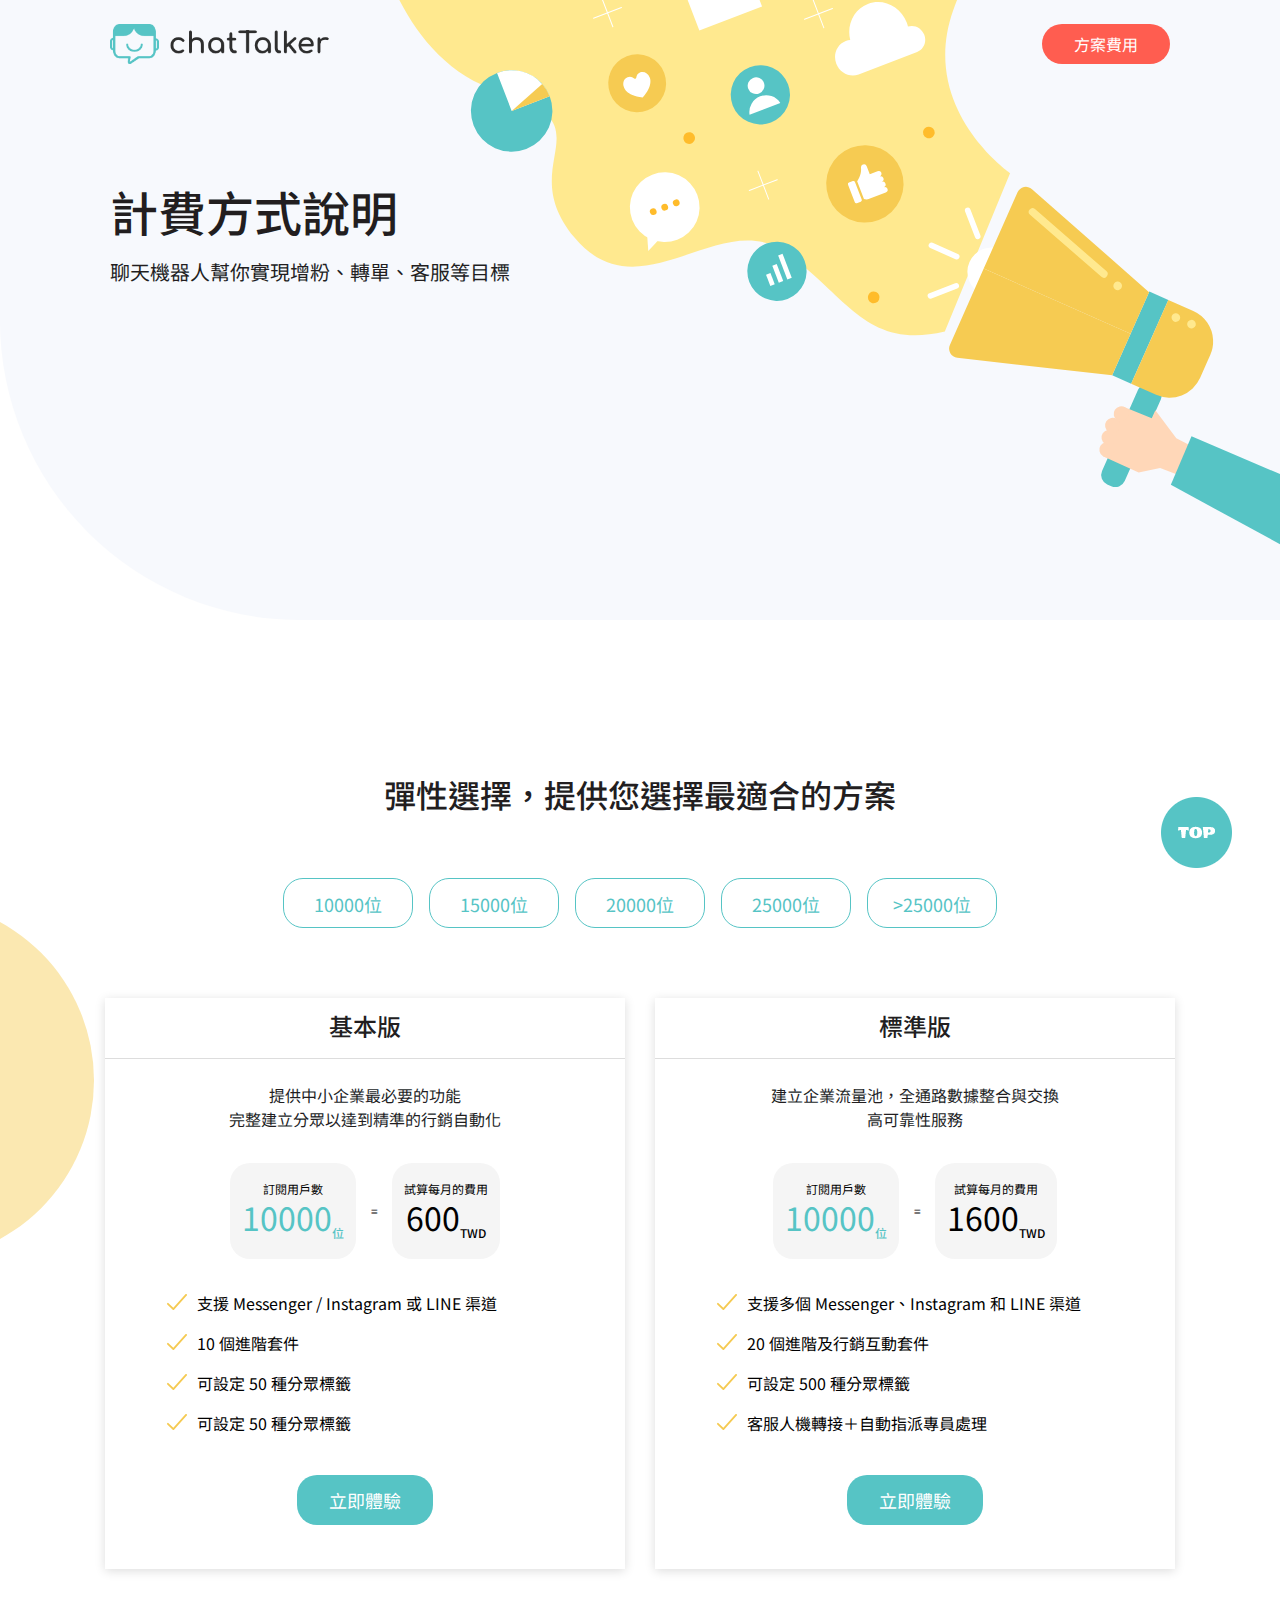
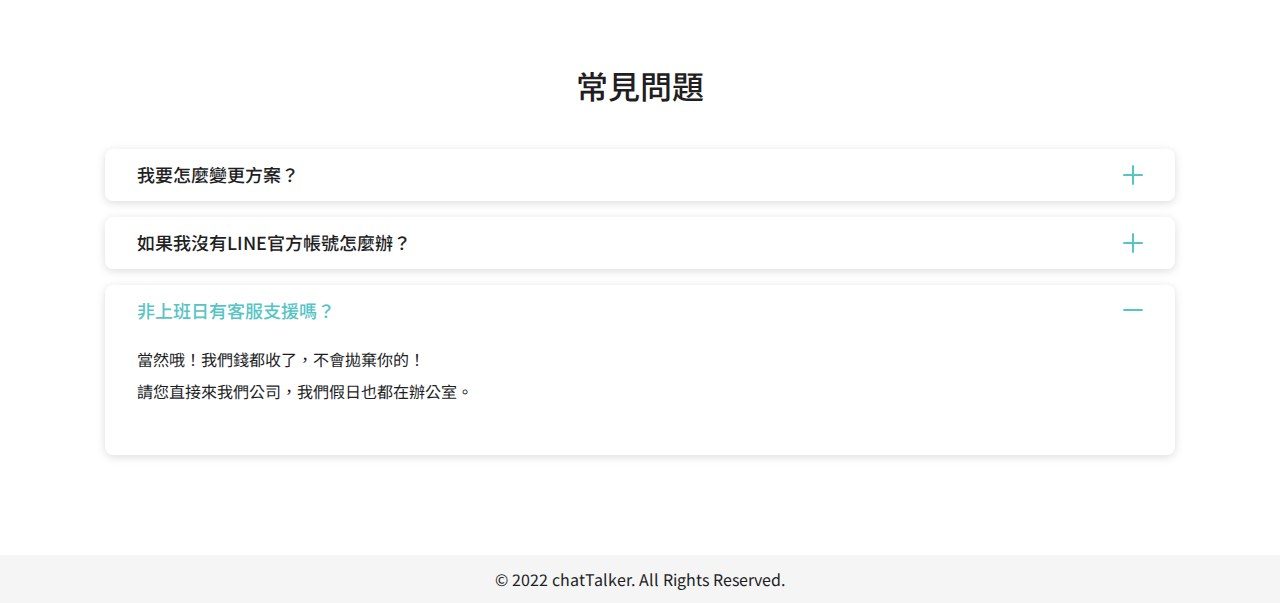
==== program.html @ 0c45737e "first commit" ====
<!DOCTYPE html>
<html lang="en">

<head>
    <meta charset="UTF-8">
    <meta http-equiv="X-UA-Compatible" content="IE=edge">
    <meta name="viewport" content="width=device-width, initial-scale=1.0">
    <title>chartTalker</title>
    <link rel="icon" href="img/favicon.ico">
    <link rel="preconnect" href="https://fonts.googleapis.com">
    <link rel="preconnect" href="https://fonts.gstatic.com" crossorigin>
    <link href="https://fonts.googleapis.com/css2?family=Noto+Sans+TC:wght@400;500;700&display=swap" rel="stylesheet">
    <link rel="stylesheet" href="css/all.css">
</head>

<body>
    <section class="program-main">
        <div class="container">
            <nav class="top container">
                <h1 class="logo"><a href="index.html">chartTalker</a></h1>
                <a class="btn-program" href="index.html">方案費用</a>
            </nav>
            <div class="program-banner">
                <h3 class="title">計費方式說明</h3>
                <p>聊天機器人幫你實現增粉、轉單、客服等目標</p>
            </div>
            <div class="program-bg-ball"></div>
        </div>
    </section>
    <section class="choice container">
        <h3>彈性選擇，提供您選擇最適合的方案</h3>
        <ul class="choice-pick">
            <li><a href="#">10000位</a></li>
            <li><a href="#">15000位</a></li>
            <li><a href="#">20000位</a></li>
            <li><a href="#">25000位</a></li>
            <li><a href="#">>25000位</a></li>
        </ul>
        <div class="content">
            <div class="basic">
                <h4>基本版</h4>
                <p class="detail">提供中小企業最必要的功能<br />完整建立分眾以達到精準的行銷自動化</p>
                <ul class="calculate">
                    <li>訂閱用戶數<br /><span class="mark">10000<sub>位</sub></span></li>
                    <li>=</li>
                    <li>試算每月的費用<br /><span>600<sub>TWD</sub></span></li>
                </ul>
                <ul class="check">
                    <li><img src="img/icon_check.svg">支援 Messenger / Instagram 或 LINE 渠道</li>
                    <li><img src="img/icon_check.svg">10 個進階套件</li>
                    <li><img src="img/icon_check.svg">可設定 50 種分眾標籤</li>
                    <li><img src="img/icon_check.svg">可設定 50 種分眾標籤</li>
                </ul>
                <a href="#" class="check-btn color-green">立即體驗</a>
            </div>
            <div class="standard">
                <h4>標準版</h4>
                <p class="detail">建立企業流量池，全通路數據整合與交換<br />高可靠性服務</p>
                <ul class="calculate">
                    <li>訂閱用戶數<br /><span class="mark">10000<sub>位</sub></span></li>
                    <li>=</li>
                    <li>試算每月的費用<br /><span>1600<sub>TWD</sub></span></li>
                </ul>
                <ul class="check">
                    <li><img src="img/icon_check.svg">支援多個 Messenger、Instagram 和 LINE 渠道</li>
                    <li><img src="img/icon_check.svg">20 個進階及行銷互動套件</li>
                    <li><img src="img/icon_check.svg">可設定 500 種分眾標籤</li>
                    <li><img src="img/icon_check.svg">客服人機轉接＋自動指派專員處理</li>
                </ul>
                <a href="#" class="check-btn color-green">立即體驗</a>
            </div>
        </div>
    </section>
    <section class="qna container">
        <h3>常見問題</h3>
        <ul class="qna-list">
            <li class="qna-title">
                <div>
                    <p>我要怎麼變更方案？</p>
                    <img src="img/icon_plus.svg">
                </div>
            </li>
            <li class="qna-title">
                <div>
                    <p>如果我沒有LINE官方帳號怎麼辦？</p>
                    <img src="img/icon_plus.svg">
                </div>
            </li>
            <li class="qna-action">
                <div>
                    <p>非上班日有客服支援嗎？</p>
                    <img src="img/icon_minus.svg">
                </div>
                <p class="qna-ans">
                    當然哦！我們錢都收了，不會拋棄你的！<br />
                    請您直接來我們公司，我們假日也都在辦公室。
                </p>
            </li>

        </ul>
    </section>
    <footer>
        <p>© 2022 chatTalker. All Rights Reserved.</p>
    </footer>
    <div class="gotop">
        <a href="#"><img src="img/top.png"></a>
    </div>
</body>

</html>
---- css/all.css ----
/* http://meyerweb.com/eric/tools/css/reset/ 
   v2.0 | 20110126
   License: none (public domain)
*/

html,
body,
div,
span,
applet,
object,
iframe,
h1,
h2,
h3,
h4,
h5,
h6,
p,
blockquote,
pre,
a,
abbr,
acronym,
address,
big,
cite,
code,
del,
dfn,
em,
img,
ins,
kbd,
q,
s,
samp,
small,
strike,
strong,
sub,
sup,
tt,
var,
b,
u,
i,
center,
dl,
dt,
dd,
ol,
ul,
li,
fieldset,
form,
label,
legend,
table,
caption,
tbody,
tfoot,
thead,
tr,
th,
td,
article,
aside,
canvas,
details,
embed,
figure,
figcaption,
footer,
header,
hgroup,
menu,
nav,
output,
ruby,
section,
summary,
time,
mark,
audio,
video {
    margin: 0;
    padding: 0;
    border: 0;
    font-size: 100%;
    font: inherit;
    vertical-align: baseline;
}

/* HTML5 display-role reset for older browsers */
article,
aside,
details,
figcaption,
figure,
footer,
header,
hgroup,
menu,
nav,
section {
    display: block;
}

body {
    line-height: 1;
}

ol,
ul {
    list-style: none;
}

blockquote,
q {
    quotes: none;
}

blockquote:before,
blockquote:after,
q:before,
q:after {
    content: '';
    content: none;
}

table {
    border-collapse: collapse;
    border-spacing: 0;
}

/* ＝＝＝＝＝＝＝＝＝＝＝＝＝以上為CSS RESET＝＝＝＝＝＝＝＝＝＝＝＝＝ */

*,
*::before,
*::after {
    box-sizing: border-box;
}

p {
    font-size: 16px;
}

p,
h1,
h2,
h3,
h4 {
    color: #221E1F;
}

sub {
    vertical-align: sub;
}

body {
    font-family: 'Noto Sans TC', sans-serif;
}

.home {
    background: url("../img/bg_home.svg") no-repeat top right;
    background-size: 110vh;
}

.container {
    max-width: 1100px;
    margin: 0 auto;
}

.home-main {
    background: url("../img/home.svg") 85% 60% no-repeat;
    background-size: 600px;
    height: 100vh;
    position: relative;
}

.program-main {
    background: url("../img/banner.svg") right top no-repeat;
    height: 620px;
    margin-bottom: 150px;
    position: relative;
    background-color: #F7F9FD;
    border-radius: 0 0 0 300px;
}

.program-bg-ball {
    width: 94px;
    height: 361px;
    background: url("../img/ball03.svg") no-repeat;
    background-size: 361px;
    background-position: right;
    position: absolute;
    left: 0;
    top: 100vh;
    z-index: -1;
}

.top {
    display: flex;
    justify-content: space-between;
    padding: 24px 20px;
}

.logo a {
    display: block;
    width: 220px;
    height: 40px;
    background: url("../img/logo.png") no-repeat;
    background-size: cover;
    text-indent: 101%;
    overflow: hidden;
}

.btn-program {
    display: block;
    width: 128px;
    height: 40px;
    background-color: #FF5D50;
    color: #fff;
    text-align: center;
    line-height: 40px;
    text-decoration: none;
    border-radius: 20px;
}

.btn-program:hover {
    background-color: #ff6e63;

}

.home-banner {
    padding: 30px 20px;
}

.program-banner {
    margin-top: 50px;
    padding: 30px 20px;
}

.slogan {
    margin-top: 160px;
    font-size: 18px;
    color: #56C4C5;
}

.title {
    font-size: 48px;
    font-weight: 500;
    line-height: 70px;
    margin-top: 8px;
}

.home-banner p,
.program-banner p {
    font-size: 20px;
    margin-top: 16px;
}

.banner-bg-ball {
    width: 138px;
    height: 360px;
    background: url("../img/ball01.svg");
    background-position: right;
    position: absolute;
    left: 0;
    bottom: -180px;
    z-index: -1;
}

@media (max-width:767px) {
    .top {
        border-bottom: 2px solid #FFD153;
        background-color: #fff;
    }

    .slogan {
        margin-top: 40px;
    }

    .home {
        background: url("../img/bg_home_sm.svg") 50% 530px no-repeat;
        background-size: 80%;
    }

    .home-main {
        background: url("../img/home.svg") 50% 420px no-repeat;
        background-size: 450px;
        height: 100vh;
    }

    .program-main {
        background: url("../img/banner_sm.svg") right bottom no-repeat;
        background-size: cover;
        height: 700px;
        margin-bottom: 30px;
        background-color: #F7F9FD;
        border-radius: 0 0 0 300px;

    }

    .banner-bg-ball {
        width: 78px;
        height: 320px;
        bottom: -380px;
    }
}

/* ＝＝＝＝＝＝＝＝＝＝＝以上為共用banner＝＝＝＝＝＝＝＝＝＝＝ */

.sns {
    padding: 30px 20px 0 20px;
    text-align: center;
}

.sns h3 {
    font-size: 32px;
    font-weight: 500;
}

.sns-list {
    display: flex;
    justify-content: space-around;
    margin-top: 50px;
    margin-bottom: 100px;
}

.sns-item {
    margin: 0 20px;
}

.sns-item img {
    max-width: 90px;
    height: 90px;
    margin-bottom: 24px;
}

.sns-title {
    font-size: 24px;
    line-height: 32px;
    margin-bottom: 24px;
    font-weight: 500;
}

.sns-item p {
    line-height: 24px;
}

@media (max-width:767px) {
    .sns-list {
        flex-wrap: wrap;
        margin-top: 80px;
    }

    .sns-item {
        width: 100%;
        margin-bottom: 50px;
    }
}

/* ＝＝＝＝＝＝＝＝＝＝＝＝＝以上為index-sns＝＝＝＝＝＝＝＝＝＝＝＝＝ */

.role {
    text-align: center;
    position: relative;
}

.role h3 {
    font-size: 32px;
    font-weight: 500;
}

.role p {
    margin-top: 16px;
    line-height: 24px;
}

.role-list {
    display: flex;
    justify-content: space-between;
    flex-wrap: wrap;
    margin-top: 50px;
    margin-bottom: 100px;
}

.role-item {
    width: 23.5%;
    margin-right: 12px;
    border-radius: 15px;
    overflow: hidden;
    box-shadow: 0px 2px 10px #ccc;
    background-color: #fff;
    cursor: pointer;
}

.role-item:hover {
    background-color: #e7fdfd;
}

.role-list :nth-of-type(4) {
    margin-right: 0;
}

.role-item img {
    width: 100%;
}

.role-title {
    color: #56C4C5;
    font-weight: 500;
    margin-top: 30px;
}

.role-item p {
    padding: 8px;
    line-height: 24px;
    margin-bottom: 16px;
}

.role-bg-ball {
    background: url("../img/ball02.svg");
    background-size: cover;
    width: 210px;
    height: 310px;
    position: absolute;
    right: 0;
    bottom: -200px;
    z-index: -1;
}

@media (max-width:992px) {
    .role-item {
        width: 48%;
        margin-bottom: 32px;
    }

    .role-list :nth-of-type(2n) {
        margin-right: 0;
    }
}

@media (max-width:767px) {
    .role-item {
        width: 100%;
        margin-right: 0;
    }

    .role-item {
        font-size: 24px;
    }

}

/* ＝＝＝＝＝＝＝＝＝＝＝＝＝以上為index-role＝＝＝＝＝＝＝＝＝＝＝＝＝ */

.introduce {
    display: flex;
    margin-bottom: 100px;
}

.introduce-list {
    width: 50%;
    display: flex;
    flex-wrap: wrap;
}

.introduce-item {
    width: 44%;
    margin-right: 6%;
    margin-bottom: 28px;
    padding: 0 30px;
    border-radius: 15px;
    box-shadow: 0px 2px 10px #CCC;
    background-color: #fff;
    cursor: pointer;
}

.introduce-item:hover {
    background-color: #e7fdfd;
}

.introduce-icon {
    width: 86px;
    height: 86px;
    background-color: #fff;
    display: flex;
    justify-content: center;
    align-items: center;
    border-radius: 50%;
    box-shadow: 0px 2px 10px #CCC;
    margin-top: 32px;
}

.introduce-title {
    font-size: 18px;
    font-weight: 500;
    line-height: 24px;
    margin-top: 24px;
    margin-right: 10px;
}

.introduce-item p {
    line-height: 24px;
    margin-top: 16px;
    margin-bottom: 48px;
    margin-right: 10px;
}

.introduce content {
    width: 50%;
    padding-left: 50px;
    display: flex;
    flex-direction: column;
    justify-content: center;
    align-items: flex-start;
}

.introduce content h3 {
    font-size: 32px;
    font-weight: 500;
    line-height: 46px;
}

.introduce content p {
    line-height: 24px;
    margin-top: 16px;
    margin-bottom: 24px;
}

.bg-green {
    background-color: #56C4C5;
}

.color-green {
    color: #56C4C5;
}

.bg-green:hover {
    background-color: #69dddf;
}

@media (max-width:992px) {
    .introduce {
        flex-direction: column-reverse;
    }

    .introduce-list {
        width: 100%;
        padding: 0 3%;
    }

    .introduce-item {
        margin: 3%;
        padding: 0 50px;
    }

    .introduce content {
        width: 100%;
        align-items: center;
        margin-bottom: 50px;
        padding-left: 0;
    }
}

@media (max-width:767px) {
    .introduce-item {
        width: 100%;
        display: flex;
        flex-direction: column;
        justify-content: center;
        align-items: center;
    }
}

/* ＝＝＝＝＝＝＝＝＝＝＝＝以上為index-introduce＝＝＝＝＝＝＝＝＝＝＝＝ */

.comment {
    margin-bottom: 100px;
    position: relative;
}

.comment h3 {
    font-size: 32px;
    font-weight: 500;
    text-align: center;
    margin-bottom: 100px;
}

.comment-list {
    display: flex;
    margin-bottom: 24px;
}

.comment-item {
    width: 33.3%;
    margin-right: 16px;
    position: relative;
    border-radius: 15px;
    box-shadow: 0px 2px 10px #CCC;
    background-color: #fff;
}

.comment-item img {
    width: 80px;
    height: 80px;
    border-radius: 50%;
    position: absolute;
    left: 32px;
    top: -56px;
}

.comment-content {
    line-height: 24px;
    padding: 32px 28px;
}

.comment-list :last-of-type {
    margin-right: 0;
}

.profile {
    padding: 0px 28px;
}

.profile .company {
    padding-top: 24px;
    font-weight: 500;
    border-top: 1px solid #ccc;
}

.profile .position {
    margin-top: 16px;
    margin-bottom: 24px;
}

.stars {
    width: 90px;
    height: 17px;
    display: flex;
    position: absolute;
    right: 28px;
    bottom: 24px;
}

.star {
    width: 16px;
    height: 17px;
    margin-left: 3px;
    background: url("../img/icon_star.svg") no-repeat;
    background-size: 16px;
    background-position: center center;
}

.more {
    display: flex;
    justify-content: center;
}

.more li {
    width: 10px;
    height: 10px;
    background-color: #DDD;
    border-radius: 50%;
    margin: 0 5px;
    cursor: pointer;
}

.more :last-of-type {
    width: 16px;
    border-radius: 15px;
    background-color: #FFD153;
}

.comment-bg-ball {
    width: 150px;
    height: 150px;
    background: url("../img/ball03.svg");
    background-size: cover;
    position: absolute;
    top: 0;
    left: -90px;
    z-index: -1;
}

@media (max-width:992px) {
    .comment-list {
        justify-content: center;
        flex-wrap: wrap;
    }

    .comment-item {
        width: 80%;
        margin-right: 0px;
        margin-bottom: 100px;
    }

    .comment-item img {
        left: 50%;
        transform: translateX(-50%);
    }

    .comment-bg-ball {
        width: 250px;
        height: 250px;
    }
}

/* ＝＝＝＝＝＝＝＝＝＝＝＝＝以上為index-comment＝＝＝＝＝＝＝＝＝＝＝＝＝ */

.ads {
    width: 100%;
    height: 500px;
    background: url("../img/home_footer.svg") no-repeat center top;
    background-size: cover;
    display: flex;
    flex-direction: column;
    align-items: center;
    position: relative;
    margin-bottom: 100px;
}

.ads h3 {
    font-size: 32px;
    font-weight: 500;
    padding-top: 320px;
}

.ads .bg-green {
    position: absolute;
    top: 400px;
}

/* ＝＝＝＝＝＝＝＝＝＝＝＝＝以上為index-ads＝＝＝＝＝＝＝＝＝＝＝＝＝ */

footer {
    padding: 16px;
    text-align: center;
    background-color: #F5F5F5;
}

.gotop a {
    display: block;
    width: 71px;
    height: 71px;
    position: fixed;
    right: 48px;
    bottom: 32px;
    z-index: 5;
    cursor: pointer;
}

/* ＝＝＝＝＝＝＝＝＝＝＝＝＝以上為共用footer＝＝＝＝＝＝＝＝＝＝＝＝＝ */

.choice {
    margin-bottom: 100px;
}

.choice h3 {
    font-size: 32px;
    line-height: 48px;
    font-weight: 500;
    text-align: center;
}

.choice .choice-pick {
    margin-top: 60px;
    margin-bottom: 70px;
    display: flex;
    justify-content: center;
    overflow-y: hidden;
    overflow-x: auto;
}

.choice-pick li a {
    display: block;
    width: 130px;
    height: 50px;
    font-size: 18px;
    color: #56C4C5;
    border: 1px solid #56C4C5;
    border-radius: 20px;
    margin: 0 8px;
    text-align: center;
    line-height: 50px;
    text-decoration: none;
}

.choice ul li a:hover {
    background-color: #56C4C5;
    color: #fff;
}

.choice .content {
    display: flex;
    justify-content: space-between;
}

.basic,
.standard {
    width: 50%;
    margin: 0 15px;
    box-shadow: 0px 2px 10px #ddd;
    display: flex;
    flex-direction: column;
    align-items: center;
    background-color: #fff;
    z-index: 5;
}

.basic h4,
.standard h4 {
    width: 100%;
    font-size: 24px;
    font-weight: 500;
    text-align: center;
    padding-top: 16px;
    padding-bottom: 20px;
    border-bottom: 1px solid #ddd;
}

.detail {
    margin-top: 24px;
    margin-bottom: 32px;
    text-align: center;
    line-height: 24px;
}

.calculate {
    display: flex;
    justify-content: center;
    align-items: center;
}

.calculate li {
    padding: 12px 12px;
    margin: 0 5px;
    background-color: #F5F5F5;
    border-radius: 20px;
    font-size: 12px;
    text-align: center;
    line-height: 28px;
}

.calculate :nth-child(2) {
    padding: 0;
    width: 16px;
    text-align: center;
    background: none;
}

.calculate li .mark {
    color: #56C4C5;
}

.calculate span {
    font-size: 32px;
}

.calculate li sub {
    font-size: 12px;
    font-weight: 500;
}

.check {
    width: 80%;
    margin-top: 32px;
    margin-left: 20px;
}

.check li {
    margin-bottom: 16px;
    line-height: 24px;
}

.check li img {
    margin-right: 10px;
}

.check-btn {
    display: block;
    width: 136px;
    height: 50px;
    margin-top: 24px;
    text-align: center;
    line-height: 50px;
    text-decoration: none;
    background-color: #56C4C5;
    font-size: 18px;
    color: #fff;
    border-radius: 20px;
    margin-bottom: 44px;
}

.check-btn:hover {
    background-color: #69dddf;
}

@media (max-width:767px) {
    .choice .choice-pick {
        justify-content: flex-start;
        margin-left: 30px;
        margin-right: 30px;
    }

    .choice .content {
        flex-direction: column;
        align-items: center;
    }

    .basic,
    .standard {
        width: 90%;
        margin: 30px 20px;
    }

    .calculate li {
        padding: 24px 32px;
        margin: 0 10px;
    }

    .check {
        width: 65%;
        margin-left: 10px;
    }
}

/* ＝＝＝＝＝＝＝＝＝＝＝＝＝以上為choice＝＝＝＝＝＝＝＝＝＝＝＝＝ */

.qna {
    margin-bottom: 100px;
}

.qna h3 {
    font-size: 32px;
    font-weight: 500;
    text-align: center;
}

.qna-list {
    margin-top: 48px;
    margin-right: 15px;
    margin-left: 15px;
    display: flex;
    flex-direction: column;
}

.qna-title div {
    display: flex;
    justify-content: space-between;
    padding: 16px 32px;
    margin-bottom: 16px;
    box-shadow: 0px 2px 10px #DDD;
    border-radius: 8px;
}

.qna-title div p {
    font-size: 18px;
    font-weight: 500;
}

.qna-action {
    display: flex;
    flex-direction: column;
    padding: 16px 32px;
    box-shadow: 0px 2px 10px #DDD;
    border-radius: 8px;
}

.qna-action div {
    display: flex;
    flex-direction: row;
    justify-content: space-between;
    align-items: center;
    margin-bottom: 24px;
}

.qna-action div p {
    font-size: 18px;
    color: #56C4C5;
    font-weight: 500;
}

.qna-ans {
    line-height: 32px;
    margin-bottom: 32px;
}
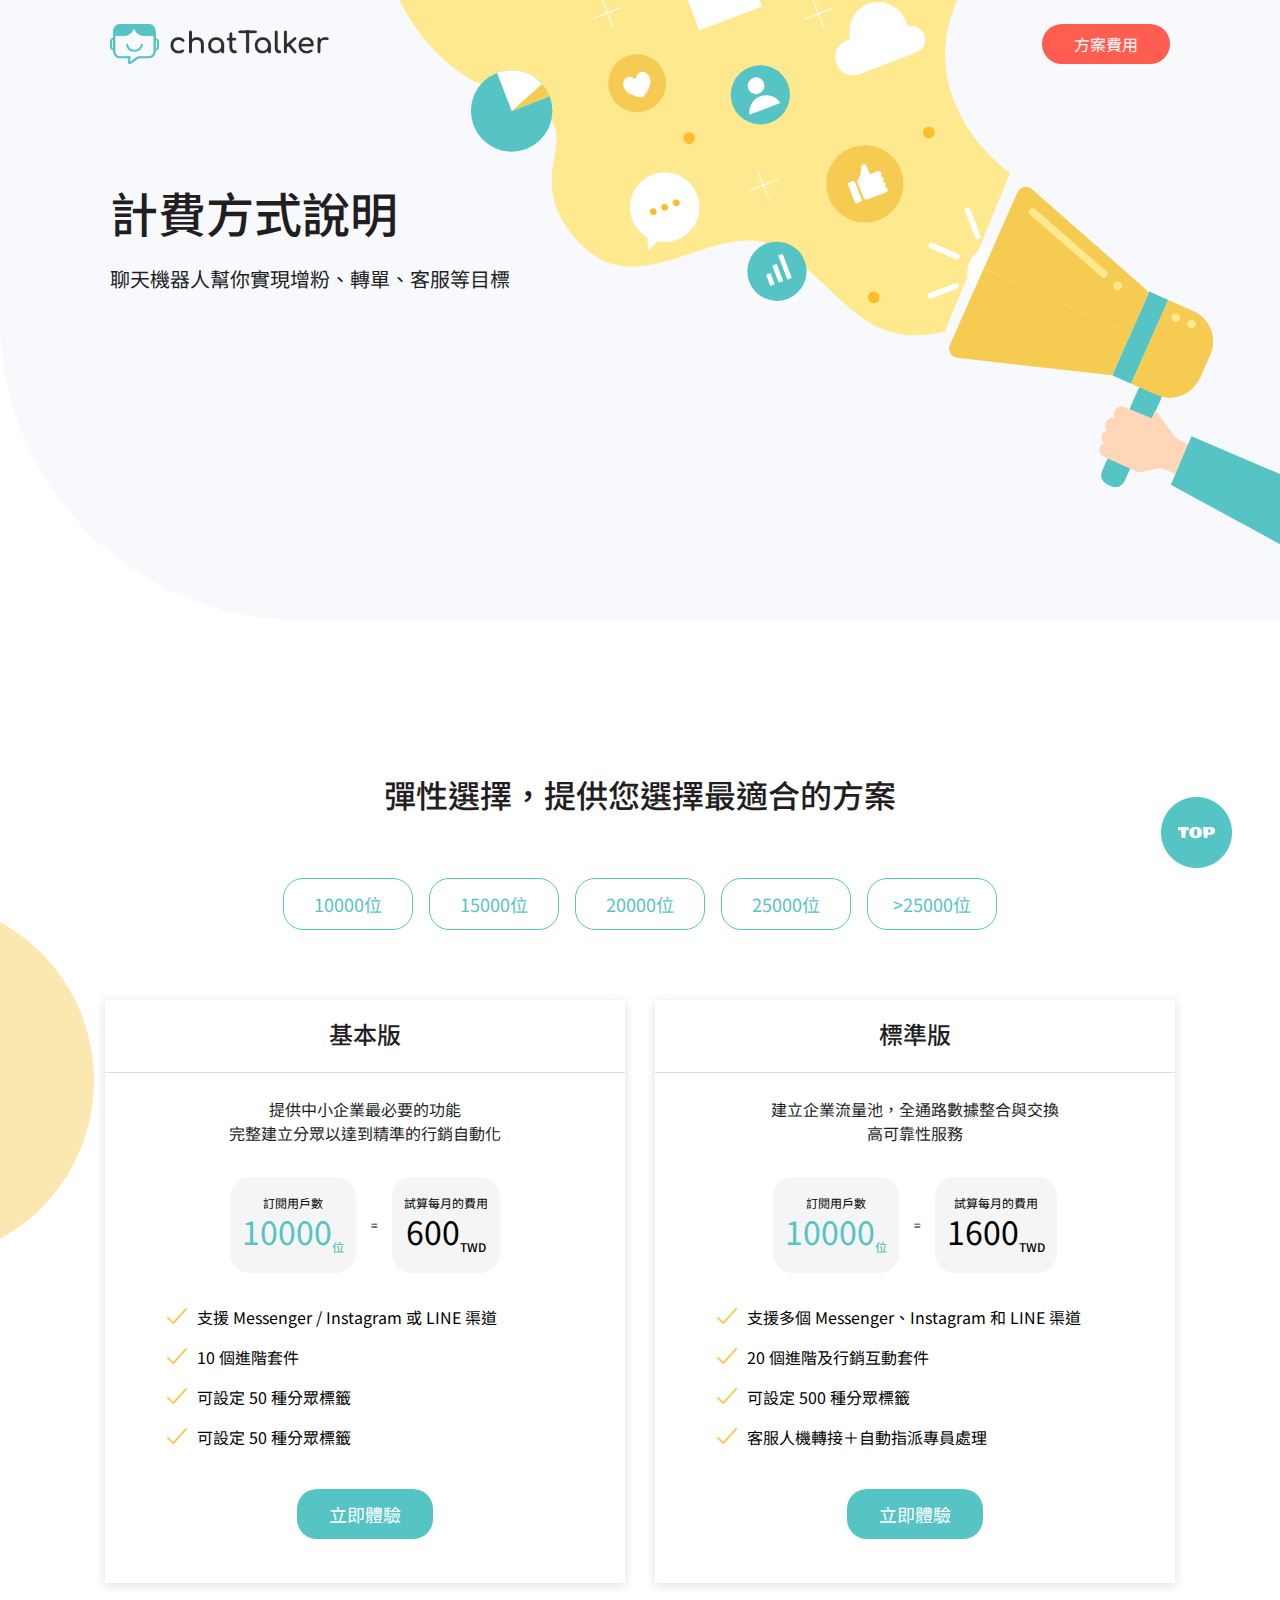
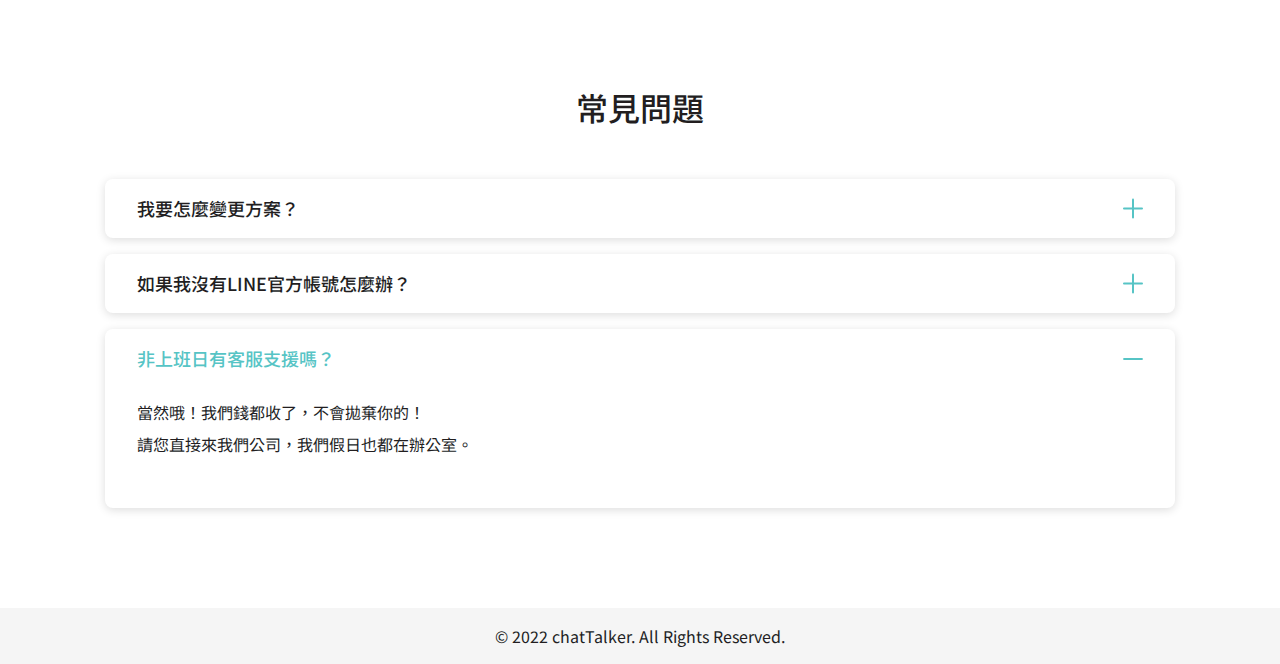
==== commit faed90d1: "opinions fixed" ====
--- a/program.html
+++ b/program.html
@@ -75,16 +75,12 @@
         <h3>常見問題</h3>
         <ul class="qna-list">
             <li class="qna-title">
-                <div>
-                    <p>我要怎麼變更方案？</p>
-                    <img src="img/icon_plus.svg">
-                </div>
+                <p>我要怎麼變更方案？</p>
+                <img src="img/icon_plus.svg">
             </li>
             <li class="qna-title">
-                <div>
-                    <p>如果我沒有LINE官方帳號怎麼辦？</p>
-                    <img src="img/icon_plus.svg">
-                </div>
+                <p>如果我沒有LINE官方帳號怎麼辦？</p>
+                <img src="img/icon_plus.svg">
             </li>
             <li class="qna-action">
                 <div>
--- a/css/all.css
+++ b/css/all.css
@@ -160,6 +160,7 @@
 
 body {
     font-family: 'Noto Sans TC', sans-serif;
+    line-height: 1.5;
 }
 
 .home {
@@ -251,7 +252,6 @@
 .title {
     font-size: 48px;
     font-weight: 500;
-    line-height: 70px;
     margin-top: 8px;
 }
 
@@ -278,17 +278,33 @@
         background-color: #fff;
     }
 
+    .btn-program {
+        width: 100px;
+    }
+
     .slogan {
         margin-top: 40px;
     }
 
+    .title {
+        font-size: 32px;
+        line-height: 42px;
+        padding: 16px;
+    }
+
+    .home-banner p,
+    .program-banner p {
+        padding: 0 16px;
+        margin-top: 0;
+    }
+
     .home {
-        background: url("../img/bg_home_sm.svg") 50% 530px no-repeat;
+        background: url("../img/bg_home_sm.svg") 50% 420px no-repeat;
         background-size: 80%;
     }
 
     .home-main {
-        background: url("../img/home.svg") 50% 420px no-repeat;
+        background: url("../img/home.svg") 50% 350px no-repeat;
         background-size: 450px;
         height: 100vh;
     }
@@ -300,7 +316,6 @@
         margin-bottom: 30px;
         background-color: #F7F9FD;
         border-radius: 0 0 0 300px;
-
     }
 
     .banner-bg-ball {
@@ -310,6 +325,13 @@
     }
 }
 
+@media (max-width:576px) {
+    .home-main {
+        background: url("../img/home.svg") 50% 350px no-repeat;
+        background-size: 450px;
+    }
+}
+
 /* ＝＝＝＝＝＝＝＝＝＝＝以上為共用banner＝＝＝＝＝＝＝＝＝＝＝ */
 
 .sns {
@@ -346,14 +368,11 @@
     font-weight: 500;
 }
 
-.sns-item p {
-    line-height: 24px;
-}
-
 @media (max-width:767px) {
     .sns-list {
         flex-wrap: wrap;
         margin-top: 80px;
+        margin-bottom: 50px;
     }
 
     .sns-item {
@@ -376,7 +395,6 @@
 
 .role p {
     margin-top: 16px;
-    line-height: 24px;
 }
 
 .role-list {
@@ -417,7 +435,6 @@
 
 .role-item p {
     padding: 8px;
-    line-height: 24px;
     margin-bottom: 16px;
 }
 
@@ -444,15 +461,24 @@
 }
 
 @media (max-width:767px) {
+    .role p {
+        padding: 0 50px;
+    }
+
+    .role-list {
+        margin-top: 20px;
+    }
+
     .role-item {
         width: 100%;
-        margin-right: 0;
-    }
-
-    .role-item {
         font-size: 24px;
-    }
-
+        margin: 30px;
+    }
+
+    .role-list :nth-of-type(2n) {
+        margin: 30px;
+
+    }
 }
 
 /* ＝＝＝＝＝＝＝＝＝＝＝＝＝以上為index-role＝＝＝＝＝＝＝＝＝＝＝＝＝ */
@@ -498,19 +524,17 @@
 .introduce-title {
     font-size: 18px;
     font-weight: 500;
-    line-height: 24px;
     margin-top: 24px;
     margin-right: 10px;
 }
 
 .introduce-item p {
-    line-height: 24px;
     margin-top: 16px;
     margin-bottom: 48px;
     margin-right: 10px;
 }
 
-.introduce content {
+.introduce .content {
     width: 50%;
     padding-left: 50px;
     display: flex;
@@ -519,14 +543,12 @@
     align-items: flex-start;
 }
 
-.introduce content h3 {
+.introduce .content h3 {
     font-size: 32px;
     font-weight: 500;
-    line-height: 46px;
-}
-
-.introduce content p {
-    line-height: 24px;
+}
+
+.introduce .content p {
     margin-top: 16px;
     margin-bottom: 24px;
 }
@@ -558,7 +580,7 @@
         padding: 0 50px;
     }
 
-    .introduce content {
+    .introduce .content {
         width: 100%;
         align-items: center;
         margin-bottom: 50px;
@@ -568,7 +590,8 @@
 
 @media (max-width:767px) {
     .introduce-item {
-        width: 100%;
+        width: 90%;
+        margin: 3% 10%;
         display: flex;
         flex-direction: column;
         justify-content: center;
@@ -614,7 +637,6 @@
 }
 
 .comment-content {
-    line-height: 24px;
     padding: 32px 28px;
 }
 
@@ -687,6 +709,10 @@
 }
 
 @media (max-width:992px) {
+    .comment h3 {
+        margin-bottom: 130px;
+    }
+
     .comment-list {
         justify-content: center;
         flex-wrap: wrap;
@@ -696,6 +722,10 @@
         width: 80%;
         margin-right: 0px;
         margin-bottom: 100px;
+    }
+
+    .comment-list :nth-child(3) {
+        margin-bottom: 50px;
     }
 
     .comment-item img {
@@ -729,9 +759,15 @@
     padding-top: 320px;
 }
 
-.ads .bg-green {
-    position: absolute;
-    top: 400px;
+.ads .btn-program {
+    margin-top: 40px;
+}
+
+@media (max-width:767px) {
+    .ads h3 {
+        padding-top: 340px;
+        font-size: 24px;
+    }
 }
 
 /* ＝＝＝＝＝＝＝＝＝＝＝＝＝以上為index-ads＝＝＝＝＝＝＝＝＝＝＝＝＝ */
@@ -761,7 +797,6 @@
 
 .choice h3 {
     font-size: 32px;
-    line-height: 48px;
     font-weight: 500;
     text-align: center;
 }
@@ -778,7 +813,6 @@
 .choice-pick li a {
     display: block;
     width: 130px;
-    height: 50px;
     font-size: 18px;
     color: #56C4C5;
     border: 1px solid #56C4C5;
@@ -826,7 +860,6 @@
     margin-top: 24px;
     margin-bottom: 32px;
     text-align: center;
-    line-height: 24px;
 }
 
 .calculate {
@@ -873,7 +906,6 @@
 
 .check li {
     margin-bottom: 16px;
-    line-height: 24px;
 }
 
 .check li img {
@@ -883,7 +915,6 @@
 .check-btn {
     display: block;
     width: 136px;
-    height: 50px;
     margin-top: 24px;
     text-align: center;
     line-height: 50px;
@@ -900,6 +931,15 @@
 }
 
 @media (max-width:767px) {
+    .choice {
+        margin-bottom: 50px;
+    }
+
+    .choice h3 {
+        font-size: 28px;
+        padding: 0 20px;
+    }
+
     .choice .choice-pick {
         justify-content: flex-start;
         margin-left: 30px;
@@ -918,7 +958,7 @@
     }
 
     .calculate li {
-        padding: 24px 32px;
+        padding: 24px 16px;
         margin: 0 10px;
     }
 
@@ -944,20 +984,23 @@
     margin-top: 48px;
     margin-right: 15px;
     margin-left: 15px;
-    display: flex;
-    flex-direction: column;
-}
-
-.qna-title div {
+}
+
+.qna-title {
     display: flex;
     justify-content: space-between;
     padding: 16px 32px;
     margin-bottom: 16px;
     box-shadow: 0px 2px 10px #DDD;
     border-radius: 8px;
-}
-
-.qna-title div p {
+    cursor: pointer;
+}
+
+.qna-title:hover {
+    background-color: #e7fdfd;
+}
+
+.qna-title p {
     font-size: 18px;
     font-weight: 500;
 }
@@ -968,6 +1011,11 @@
     padding: 16px 32px;
     box-shadow: 0px 2px 10px #DDD;
     border-radius: 8px;
+    cursor: pointer;
+}
+
+.qna-action:hover {
+    background-color: #e7fdfd;
 }
 
 .qna-action div {
@@ -987,4 +1035,19 @@
 .qna-ans {
     line-height: 32px;
     margin-bottom: 32px;
+}
+
+@media (max-width:767px) {
+    .qna-list {
+        margin-right: 20px;
+        margin-left: 20px;
+    }
+
+    .qna-title {
+        padding: 16px 20px;
+    }
+
+    .qna-action {
+        padding: 16px 20px;
+    }
 }